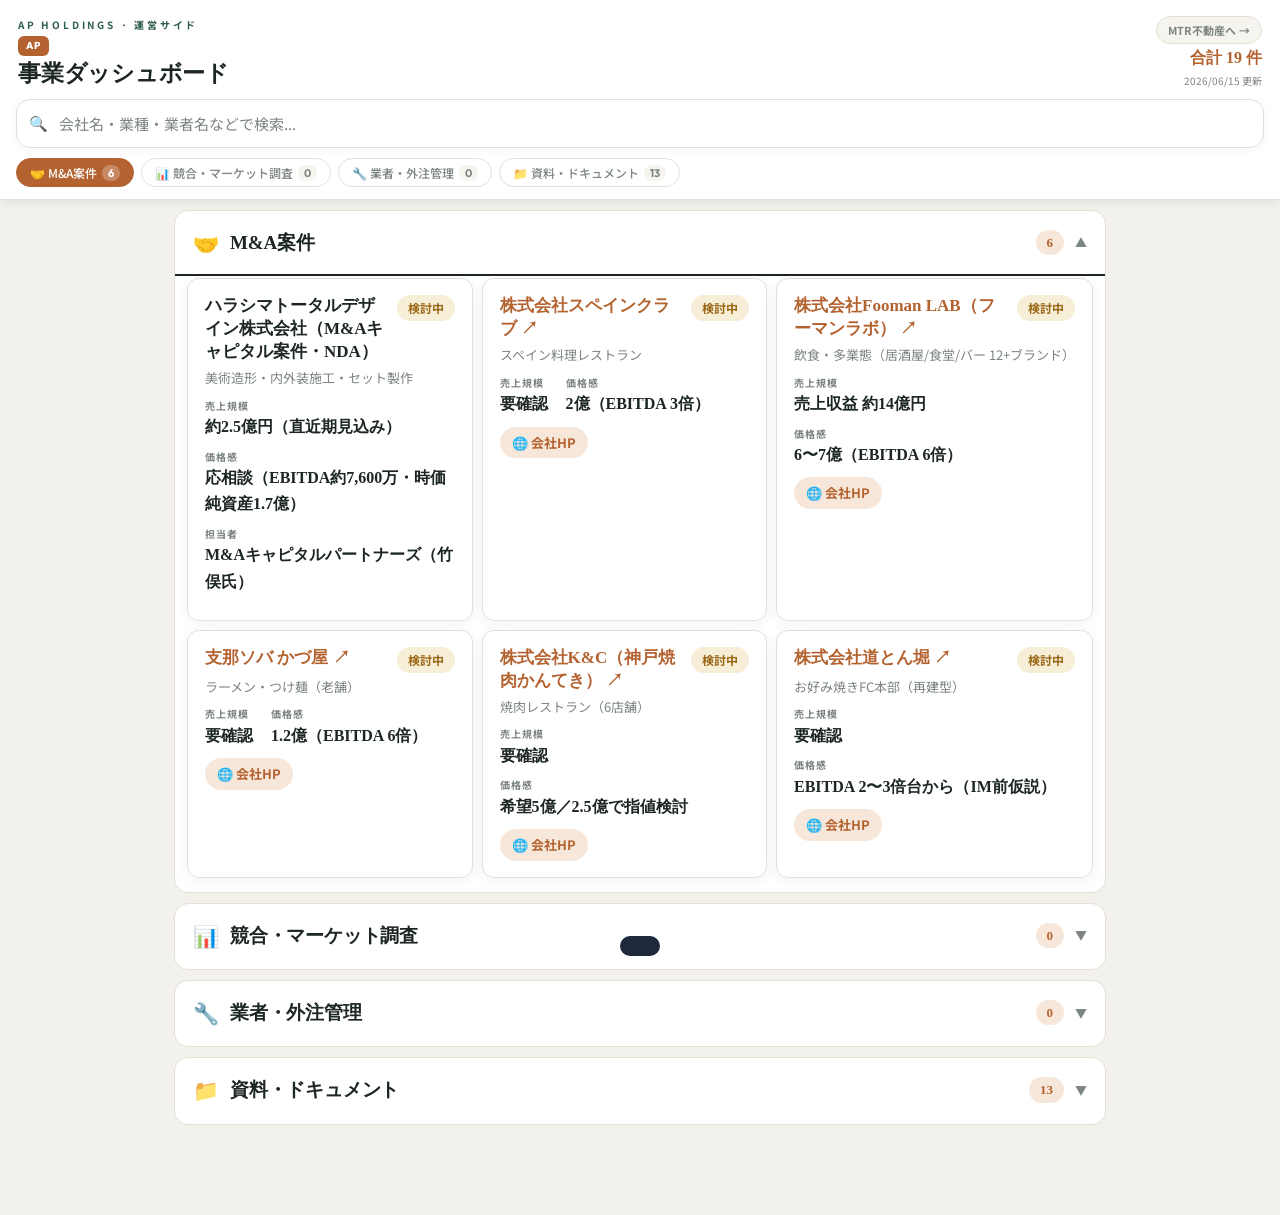
==== dashboard-ap-biz2025.html @ 347cd1a6 "Split dashboard into separate MTR and AP sites - Extract shared engine to dashboard-core.js and styl" ====
<!DOCTYPE html>
<html lang="ja">
<head>
  <meta charset="UTF-8">
  <meta name="viewport" content="width=device-width, initial-scale=1.0, maximum-scale=1.0">
  <title>AP 事業ダッシュボード — AP Holdings</title>
  <link rel="preconnect" href="https://fonts.googleapis.com">
  <link rel="preconnect" href="https://fonts.gstatic.com" crossorigin>
  <link href="https://fonts.googleapis.com/css2?family=Noto+Sans+JP:wght@400;500;700;900&family=Outfit:wght@400;600;800&display=swap" rel="stylesheet">
  <link rel="stylesheet" href="dashboard-core.css">
  <script src="fuse.min.js"></script>
  <!-- AP テーマ（飲食・運営サイド = テラコッタ） -->
  <style>
    :root {
      --accent:      #b4622f;
      --accent-soft: #f6e7da;
    }
    .logo-sub { color: #2f5d50; }
  </style>
</head>
<body>

  <header>
    <div class="header-top">
      <div class="logo-wrap">
        <span class="site-tag">AP</span>
        <span class="logo-text">事業ダッシュボード</span>
        <span class="logo-sub">AP Holdings · 運営サイド</span>
      </div>
      <div class="header-right">
        <a class="site-switch" href="dashboard-mtr-biz2025.html">MTR不動産へ →</a>
        <span class="total-count" id="total-count">読み込み中...</span>
        <span class="last-update" id="last-update"></span>
      </div>
    </div>
    <div class="search-wrap">
      <div class="search-box">
        <span class="search-icon">🔍</span>
        <input type="search" id="search-input"
               placeholder="会社名・業種・業者名などで検索..."
               autocomplete="off" spellcheck="false">
        <button id="search-clear" class="hidden" aria-label="検索をクリア">✕</button>
      </div>
    </div>
    <div class="cat-tabs" id="cat-tabs"></div>
  </header>

  <main>
    <div class="sample-banner" id="sample-banner" style="display:none"></div>
    <div id="categories-view"></div>
    <div id="search-view">
      <div class="search-hd" id="search-hd"></div>
      <div id="search-results"></div>
    </div>
  </main>

  <div class="modal-backdrop" id="modal-backdrop" onclick="closeModal()"></div>
  <div class="modal-panel" id="modal-panel">
    <div class="modal-sticky-top">
      <div class="modal-handle"></div>
      <button class="modal-close-btn" onclick="closeModal()">✕</button>
    </div>
    <div id="modal-body"></div>
  </div>

  <div id="loading">
    <div class="spinner"></div>
    <p>データを読み込んでいます...</p>
  </div>
  <div class="toast" id="toast"></div>

  <!-- 共通データ（source of truth） -->
  <script src="data-biz2025.js"></script>

  <!-- このサイトのカテゴリ定義（AP = 飲食・運営サイド） -->
  <script>
  window.SITE_CATEGORIES = [
    {
      id: "ma",
      name: "M&A案件",
      icon: "🤝",
      titleColumn: "会社名",
      subtitleColumn: "業種",
      statusColumn: "ステータス",
      titleLinkColumn: "会社URL",
      cardFields: [
        { label: "売上規模", column: "売上規模" },
        { label: "価格感",   column: "価格感" },
        { label: "担当者",   column: "担当者" },
      ],
      linkDefs: [
        { column: "会社URL", label: "会社HP", icon: "🌐" },
        { column: "資料URL", label: "資料",   icon: "📄" },
      ],
    },
    {
      id: "competitor",
      name: "競合・マーケット調査",
      icon: "📊",
      titleColumn: "エリア",
      subtitleColumn: "調査日",
      statusColumn: "",
      titleLinkColumn: "",
      cardFields: [
        { label: "競合物件名", column: "競合物件名" },
        { label: "平均単価",   column: "平均単価" },
        { label: "稼働率目安", column: "稼働率目安" },
      ],
      linkDefs: [
        { column: "参考URL", label: "参考リンク", icon: "🔗" },
      ],
    },
    {
      id: "vendors",
      name: "業者・外注管理",
      icon: "🔧",
      titleColumn: "会社名",
      subtitleColumn: "業種",
      statusColumn: "評価",
      titleLinkColumn: "",
      cardFields: [
        { label: "担当者",   column: "担当者" },
        { label: "単価目安", column: "単価目安" },
        { label: "連絡先",   column: "連絡先" },
      ],
      linkDefs: [],
    },
    {
      id: "docs",
      name: "資料・ドキュメント",
      icon: "📁",
      titleColumn: "資料名",
      subtitleColumn: "種別",
      statusColumn: "",
      titleLinkColumn: "ファイルURL",
      cardFields: [
        { label: "更新日", column: "更新日" },
        { label: "関連",   column: "関連" },
      ],
      linkDefs: [
        { column: "ファイルURL", label: "資料を開く", icon: "📄" },
      ],
    }
  ];
  </script>

  <!-- 共通エンジン -->
  <script src="dashboard-core.js"></script>
</body>
</html>
---- dashboard-core.css ----
*, *::before, *::after { box-sizing: border-box; margin: 0; padding: 0; }

    :root {
      --bg:          #f3f1ec;
      --surface:     #ffffff;
      --surface-2:   #f6f4ee;
      --border:      #e4e0d6;
      --text:        #1c2622;
      --text-muted:  #7c8580;
      --accent:      #2f5d50;
      --accent-soft: #e7efe9;
      --terra:       #b4622f;
      --green:       #2f5d50;
      --green-soft:  #e0ede6;
      --amber:       #9a6a18;
      --amber-soft:  #f7eed8;
      --red:         #b13b2b;
      --red-soft:    #f6e3df;
      --gray-soft:   #efece4;
      --gray-text:   #7c8580;
      --radius:      14px;
      --radius-sm:   12px;
      --font:        'Noto Sans JP', sans-serif;
      --font-disp:   'Outfit', sans-serif;
      --font-serif:  Georgia, 'Times New Roman', "Hiragino Mincho ProN", "Yu Mincho", "YuMincho", serif;
    }

    body {
      font-family: var(--font);
      background: var(--bg);
      color: var(--text);
      font-size: 15px;
      line-height: 1.65;
      min-height: 100dvh;
      -webkit-font-smoothing: antialiased;
    }

    /* ── HEADER ── */
    header {
      position: sticky;
      top: 0;
      z-index: 100;
      background: var(--surface);
      border-bottom: 1px solid var(--border);
      box-shadow: 0 2px 10px rgba(0,0,0,0.07);
    }

    .header-top {
      display: flex;
      align-items: center;
      justify-content: space-between;
      padding: 16px 18px 10px;
      gap: 12px;
    }

    .logo-wrap { display: flex; flex-direction: column; gap: 2px; }

    .logo-sub {
      font-size: 10px;
      color: var(--terra);
      font-weight: 700;
      letter-spacing: 0.28em;
      text-transform: uppercase;
      order: -1;
    }

    .logo-text {
      font-family: var(--font-serif);
      font-weight: 700;
      font-size: 23px;
      color: var(--text);
      line-height: 1.15;
      letter-spacing: -0.01em;
    }

    .header-right {
      display: flex;
      flex-direction: column;
      align-items: flex-end;
      gap: 1px;
      flex-shrink: 0;
    }

    .total-count {
      font-family: var(--font-serif);
      font-weight: 700;
      font-size: 16px;
      color: var(--accent);
    }

    .last-update {
      font-size: 10px;
      color: var(--text-muted);
    }

    /* ── SEARCH ── */
    .search-wrap {
      padding: 0 16px 10px;
    }

    .search-box {
      position: relative;
      display: flex;
      align-items: center;
    }

    .search-icon {
      position: absolute;
      left: 13px;
      font-size: 15px;
      pointer-events: none;
      z-index: 1;
    }

    #search-input {
      width: 100%;
      padding: 13px 38px 13px 42px;
      border: 1.5px solid var(--border);
      border-radius: 14px;
      font-family: var(--font);
      font-size: 15px;
      background: var(--surface);
      color: var(--text);
      outline: none;
      box-shadow: 0 2px 10px rgba(40,40,30,0.04);
      transition: border-color 0.15s, box-shadow 0.15s, background 0.15s;
      -webkit-appearance: none;
    }

    #search-input::placeholder { color: var(--text-muted); }

    #search-input:focus {
      border-color: var(--accent);
      box-shadow: 0 0 0 3px rgba(47,93,80,0.12);
      background: var(--surface);
    }

    #search-clear {
      position: absolute;
      right: 10px;
      background: var(--text-muted);
      color: #fff;
      border: none;
      width: 20px;
      height: 20px;
      border-radius: 50%;
      font-size: 11px;
      cursor: pointer;
      display: flex;
      align-items: center;
      justify-content: center;
    }

    #search-clear.hidden { display: none; }

    /* ── CATEGORY TABS ── */
    .cat-tabs {
      display: flex;
      gap: 7px;
      overflow-x: auto;
      padding: 0 16px 12px;
      scrollbar-width: none;
      -ms-overflow-style: none;
    }

    .cat-tabs::-webkit-scrollbar { display: none; }

    .cat-tab {
      flex-shrink: 0;
      display: flex;
      align-items: center;
      gap: 5px;
      padding: 5px 13px;
      border-radius: 999px;
      border: 1.5px solid var(--border);
      background: var(--surface);
      font-family: var(--font);
      font-size: 12px;
      font-weight: 500;
      color: var(--text-muted);
      cursor: pointer;
      white-space: nowrap;
      transition: all 0.15s;
    }

    .cat-tab:hover { border-color: var(--accent); color: var(--accent); }

    .cat-tab.active {
      background: var(--accent);
      color: #fff;
      border-color: var(--accent);
    }

    .cat-tab .tab-count {
      font-family: var(--font-disp);
      font-weight: 700;
      font-size: 11px;
      background: rgba(255,255,255,0.25);
      padding: 1px 6px;
      border-radius: 999px;
    }

    .cat-tab:not(.active) .tab-count {
      background: var(--surface-2);
      color: var(--text-muted);
    }

    /* ── MAIN ── */
    main {
      padding: 10px 14px 80px;
      max-width: 960px;
      margin: 0 auto;
    }

    /* ── SAMPLE BANNER ── */
    .sample-banner {
      display: flex;
      align-items: flex-start;
      gap: 10px;
      padding: 12px 16px;
      background: var(--amber-soft);
      border: 1px solid #fde68a;
      border-radius: var(--radius);
      font-size: 13px;
      color: var(--amber);
      margin-bottom: 12px;
      line-height: 1.5;
    }

    .sample-banner strong { font-weight: 700; display: block; margin-bottom: 2px; }

    /* ── ACCORDION ── */
    .cat-section {
      margin-bottom: 10px;
      border: 1px solid var(--border);
      border-radius: var(--radius);
      background: var(--surface);
      overflow: hidden;
    }

    .cat-header {
      display: flex;
      align-items: center;
      gap: 11px;
      padding: 16px 18px;
      cursor: pointer;
      user-select: none;
      border-bottom: 2px solid transparent;
      transition: background 0.1s, border-color 0.15s;
    }

    .cat-section.open .cat-header { border-bottom-color: var(--text); }

    .cat-header:hover { background: var(--surface-2); }

    .cat-icon { font-size: 21px; flex-shrink: 0; line-height: 1; }

    .cat-name {
      font-family: var(--font-serif);
      font-weight: 700;
      font-size: 19px;
      color: var(--text);
      flex: 1;
      letter-spacing: -0.01em;
    }

    .cat-badge {
      font-family: var(--font-serif);
      font-weight: 700;
      font-size: 13px;
      background: var(--accent-soft);
      color: var(--accent);
      padding: 2px 11px;
      border-radius: 999px;
    }

    .cat-chevron {
      color: var(--text-muted);
      font-size: 12px;
      transition: transform 0.22s;
      flex-shrink: 0;
    }

    .cat-section.open .cat-chevron { transform: rotate(180deg); }

    .cat-body { display: none; padding: 2px 12px 14px; }
    .cat-section.open .cat-body { display: block; }

    /* ── CARD GRID ── */
    .cards-grid {
      display: flex;
      flex-direction: column;
      gap: 9px;
    }

    @media (min-width: 580px) {
      .cards-grid { display: grid; grid-template-columns: repeat(2, 1fr); }
    }

    @media (min-width: 860px) {
      .cards-grid { grid-template-columns: repeat(3, 1fr); }
    }

    /* ── CARD ── */
    .card {
      border: 1px solid var(--border);
      border-radius: var(--radius-sm);
      padding: 16px 17px;
      cursor: pointer;
      background: var(--surface);
      box-shadow: 0 3px 14px rgba(40,40,30,0.05);
      transition: box-shadow 0.15s, border-color 0.15s, transform 0.1s;
    }

    .card:hover {
      box-shadow: 0 8px 22px rgba(40,40,30,0.1);
      border-color: #d6d0c2;
      transform: translateY(-1px);
    }

    .card:active { transform: translateY(0); }

    .card-head {
      display: flex;
      align-items: flex-start;
      justify-content: space-between;
      gap: 8px;
      margin-bottom: 3px;
    }

    .card-title {
      font-family: var(--font-serif);
      font-weight: 700;
      font-size: 17px;
      color: var(--text);
      line-height: 1.35;
      flex: 1;
      word-break: break-all;
    }

    .card-title a {
      color: var(--accent);
      text-decoration: none;
    }

    .card-title a:hover { text-decoration: underline; }

    .card-sub {
      font-size: 13px;
      color: var(--text-muted);
      margin-bottom: 9px;
      overflow: hidden;
      text-overflow: ellipsis;
      white-space: nowrap;
    }

    .card-fields {
      display: flex;
      flex-wrap: wrap;
      gap: 8px 18px;
      margin-bottom: 9px;
    }

    .cf-item { display: flex; flex-direction: column; gap: 0; }

    .cf-label {
      font-size: 10px;
      color: var(--text-muted);
      font-weight: 700;
      letter-spacing: 0.1em;
      text-transform: uppercase;
    }

    .cf-val {
      font-family: var(--font-serif);
      font-weight: 700;
      font-size: 16px;
      color: var(--text);
    }

    /* ── STATUS BADGE ── */
    .badge {
      display: inline-flex;
      align-items: center;
      font-size: 12px;
      font-weight: 700;
      padding: 3px 11px;
      border-radius: 999px;
      white-space: nowrap;
      flex-shrink: 0;
    }

    /* ── LINK CHIPS ── */
    .link-chips {
      display: flex;
      flex-wrap: wrap;
      gap: 6px;
      margin-top: 8px;
    }

    .link-chip {
      display: inline-flex;
      align-items: center;
      gap: 5px;
      font-size: 13px;
      font-weight: 700;
      color: var(--accent);
      background: var(--accent-soft);
      padding: 5px 12px;
      border-radius: 999px;
      text-decoration: none;
      transition: background 0.12s;
    }

    .link-chip:hover { background: #d3e3d8; }

    /* ── EMPTY STATE ── */
    .empty-state {
      text-align: center;
      padding: 32px 16px;
      color: var(--text-muted);
      font-size: 13px;
    }

    /* ── SEARCH RESULTS VIEW ── */
    #search-view { display: none; }
    #search-view.active { display: block; }

    .search-result-group { margin-bottom: 20px; }

    .search-group-hd {
      font-size: 11px;
      font-weight: 700;
      color: var(--text-muted);
      letter-spacing: 0.1em;
      text-transform: uppercase;
      padding: 4px 0 8px;
      border-bottom: 1px solid var(--border);
      margin-bottom: 10px;
      display: flex;
      align-items: center;
      gap: 6px;
    }

    .search-hd {
      padding: 12px 0 6px;
      font-size: 13px;
      color: var(--text-muted);
    }

    .no-results {
      text-align: center;
      padding: 60px 20px;
      color: var(--text-muted);
    }

    .no-results-icon { font-size: 44px; margin-bottom: 12px; }

    /* ── MODAL ── */
    .modal-backdrop {
      position: fixed;
      inset: 0;
      background: rgba(0,0,0,0.48);
      z-index: 200;
      opacity: 0;
      pointer-events: none;
      backdrop-filter: blur(3px);
      transition: opacity 0.25s;
    }

    .modal-backdrop.active { opacity: 1; pointer-events: auto; }

    .modal-panel {
      position: fixed;
      z-index: 201;
      background: var(--surface);
      overflow-y: auto;
      bottom: 0;
      left: 0;
      right: 0;
      max-height: 92dvh;
      border-radius: 20px 20px 0 0;
      padding: 0 20px 48px;
      transform: translateY(100%);
      transition: transform 0.3s cubic-bezier(0.32,0.72,0,1);
    }

    .modal-panel.active { transform: translateY(0); }

    @media (min-width: 640px) {
      .modal-panel {
        top: 50%;
        left: 50%;
        right: auto;
        bottom: auto;
        width: min(600px, calc(100vw - 40px));
        max-height: 88dvh;
        border-radius: 16px;
        padding: 0 28px 36px;
        transform: translate(-50%, -46%);
        opacity: 0;
        transition: transform 0.25s cubic-bezier(0.32,0.72,0,1), opacity 0.25s;
      }

      .modal-panel.active {
        transform: translate(-50%, -50%);
        opacity: 1;
      }
    }

    .modal-sticky-top {
      position: sticky;
      top: 0;
      background: var(--surface);
      padding-top: 14px;
      padding-bottom: 10px;
      z-index: 1;
    }

    .modal-handle {
      width: 36px;
      height: 4px;
      background: var(--border);
      border-radius: 999px;
      margin: 0 auto 14px;
    }

    @media (min-width: 640px) { .modal-handle { display: none; } }

    .modal-close-btn {
      position: absolute;
      top: 14px;
      right: 0;
      width: 30px;
      height: 30px;
      border-radius: 50%;
      border: 1.5px solid var(--border);
      background: var(--surface);
      color: var(--text-muted);
      font-size: 14px;
      cursor: pointer;
      display: flex;
      align-items: center;
      justify-content: center;
      transition: background 0.12s;
    }

    .modal-close-btn:hover { background: var(--surface-2); }

    .modal-cat-label {
      font-size: 11px;
      font-weight: 700;
      letter-spacing: 0.1em;
      color: var(--text-muted);
      text-transform: uppercase;
      margin-bottom: 6px;
    }

    .modal-title {
      font-family: var(--font-serif);
      font-weight: 700;
      font-size: 25px;
      color: var(--text);
      line-height: 1.25;
      margin-bottom: 4px;
      word-break: break-all;
    }

    .modal-sub {
      font-size: 15px;
      color: var(--text-muted);
      margin-bottom: 10px;
    }

    .modal-divider { height: 1px; background: var(--border); margin: 14px 0; }

    .modal-fields { display: flex; flex-direction: column; gap: 13px; }

    .mf-item { display: flex; flex-direction: column; gap: 2px; }

    .mf-label {
      font-size: 10px;
      font-weight: 700;
      color: var(--text-muted);
      letter-spacing: 0.08em;
      text-transform: uppercase;
    }

    .mf-val { font-size: 16px; color: var(--text); word-break: break-all; }

    .modal-links {
      display: flex;
      flex-wrap: wrap;
      gap: 8px;
      margin-top: 20px;
    }

    .modal-link-btn {
      display: inline-flex;
      align-items: center;
      gap: 7px;
      font-size: 14px;
      font-weight: 700;
      color: #fff;
      background: var(--accent);
      padding: 10px 20px;
      border-radius: 999px;
      text-decoration: none;
      transition: opacity 0.12s;
    }

    .modal-link-btn:hover { opacity: 0.85; }

    /* ── LOADING ── */
    #loading {
      position: fixed;
      inset: 0;
      background: var(--surface);
      z-index: 300;
      display: flex;
      flex-direction: column;
      align-items: center;
      justify-content: center;
      gap: 16px;
    }

    #loading.hidden { display: none; }

    .spinner {
      width: 40px;
      height: 40px;
      border: 3px solid var(--border);
      border-top-color: var(--accent);
      border-radius: 50%;
      animation: spin 0.75s linear infinite;
    }

    @keyframes spin { to { transform: rotate(360deg); } }

    #loading p { font-size: 14px; color: var(--text-muted); }

    /* ── TOAST ── */
    .toast {
      position: fixed;
      bottom: 24px;
      left: 50%;
      transform: translateX(-50%) translateY(80px);
      background: #1e293b;
      color: #fff;
      padding: 10px 20px;
      border-radius: 999px;
      font-size: 13px;
      z-index: 400;
      transition: transform 0.3s;
      white-space: nowrap;
      max-width: calc(100vw - 40px);
      text-align: center;
    }

    .toast.show { transform: translateX(-50%) translateY(0); }

    /* ── SITE SWITCH (MTR ⇄ AP cross-link) ── */
    .site-switch {
      display: inline-flex;
      align-items: center;
      gap: 5px;
      font-family: var(--font);
      font-size: 11px;
      font-weight: 700;
      color: var(--text-muted);
      background: var(--surface-2);
      border: 1px solid var(--border);
      padding: 4px 11px;
      border-radius: 999px;
      text-decoration: none;
      white-space: nowrap;
      transition: all 0.15s;
    }
    .site-switch:hover { border-color: var(--accent); color: var(--accent); }
    .site-tag {
      display: inline-block;
      font-family: var(--font-disp);
      font-weight: 800;
      font-size: 10px;
      letter-spacing: 0.12em;
      color: #fff;
      background: var(--accent);
      padding: 2px 8px;
      border-radius: 6px;
      margin-bottom: 3px;
      align-self: flex-start;
    }
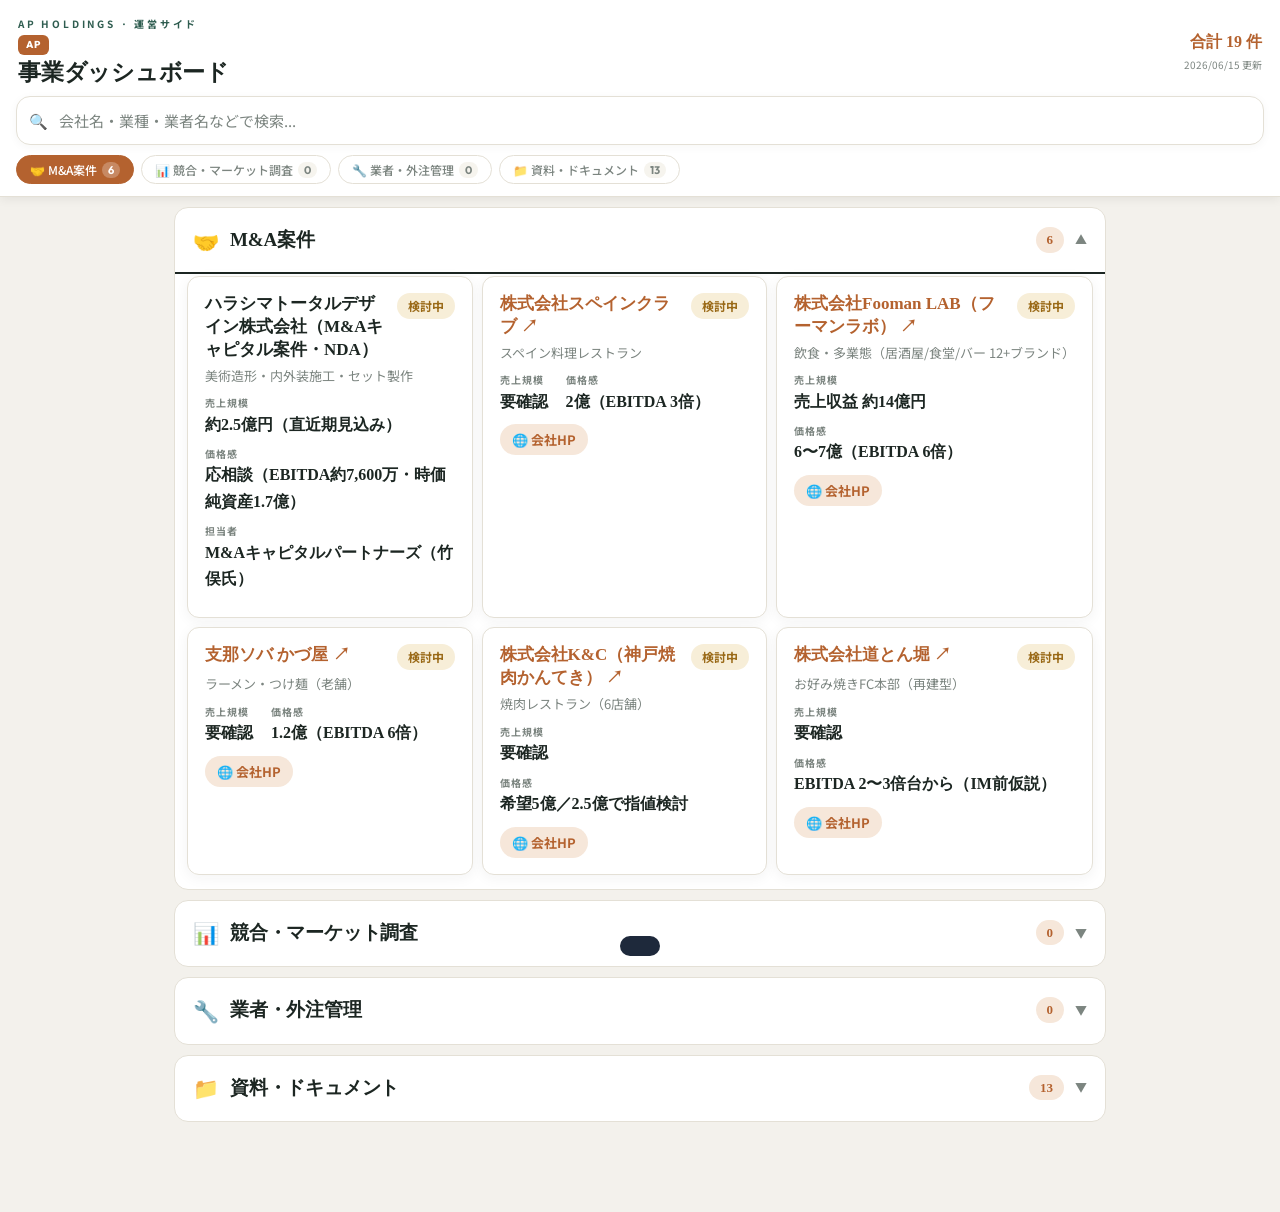
==== commit c5f8c5d0: "Remove AP→MTR cross-link (AP viewers cannot navigate to MTR) MTR side keeps the link to AP; AP side " ====
--- a/dashboard-ap-biz2025.html
+++ b/dashboard-ap-biz2025.html
@@ -28,7 +28,6 @@
         <span class="logo-sub">AP Holdings · 運営サイド</span>
       </div>
       <div class="header-right">
-        <a class="site-switch" href="dashboard-mtr-biz2025.html">MTR不動産へ →</a>
         <span class="total-count" id="total-count">読み込み中...</span>
         <span class="last-update" id="last-update"></span>
       </div>
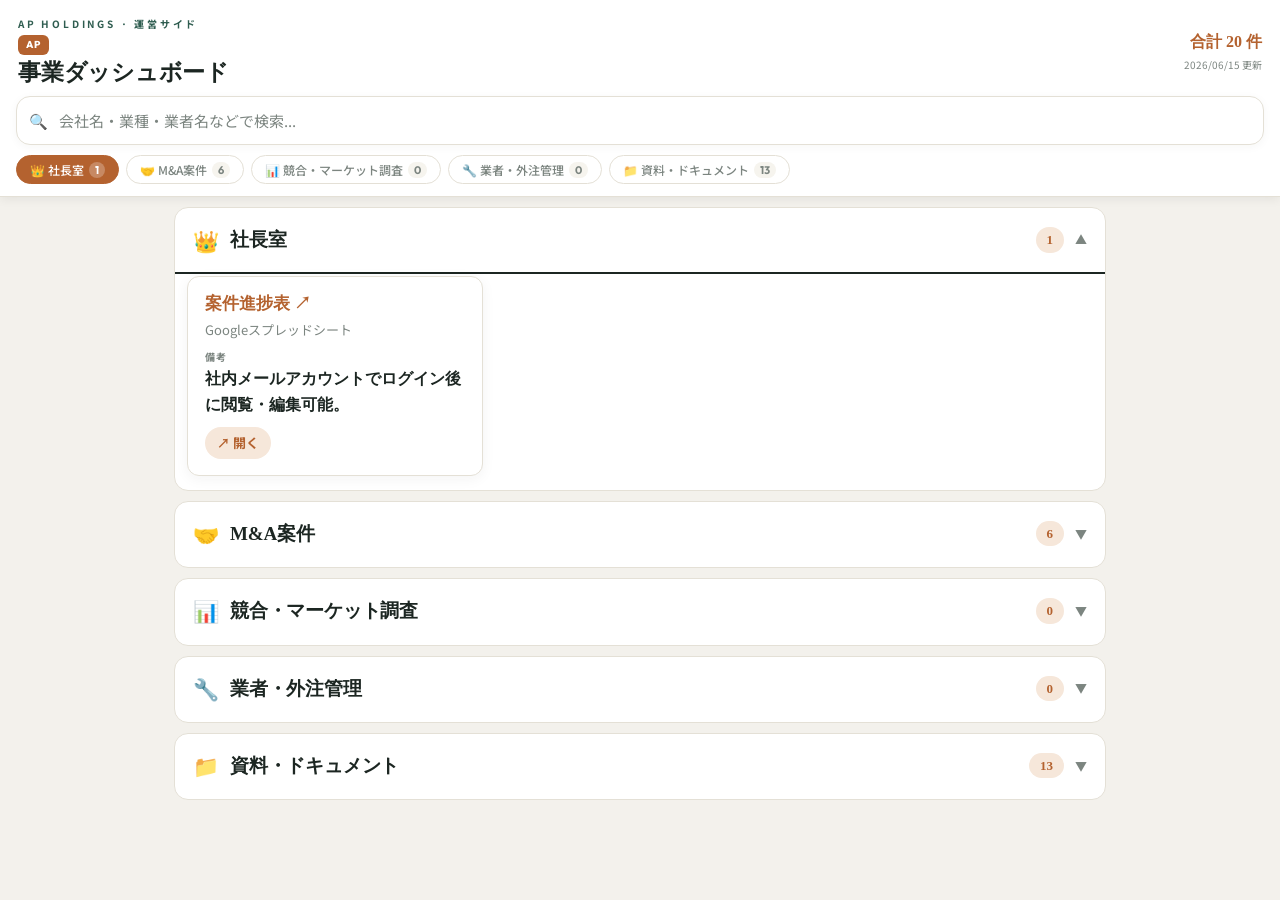
==== commit 734e79ae: "Add 社長室 category to AP dashboard with 案件進捗表 Google Sheets link https://claude.ai/code/session_01G1KS" ====
--- a/dashboard-ap-biz2025.html
+++ b/dashboard-ap-biz2025.html
@@ -75,6 +75,21 @@
   <script>
   window.SITE_CATEGORIES = [
     {
+      id: "shacho",
+      name: "社長室",
+      icon: "👑",
+      titleColumn: "タイトル",
+      subtitleColumn: "種別",
+      statusColumn: "",
+      titleLinkColumn: "URL",
+      cardFields: [
+        { label: "備考", column: "備考" },
+      ],
+      linkDefs: [
+        { column: "URL", label: "開く", icon: "↗" },
+      ],
+    },
+    {
       id: "ma",
       name: "M&A案件",
       icon: "🤝",
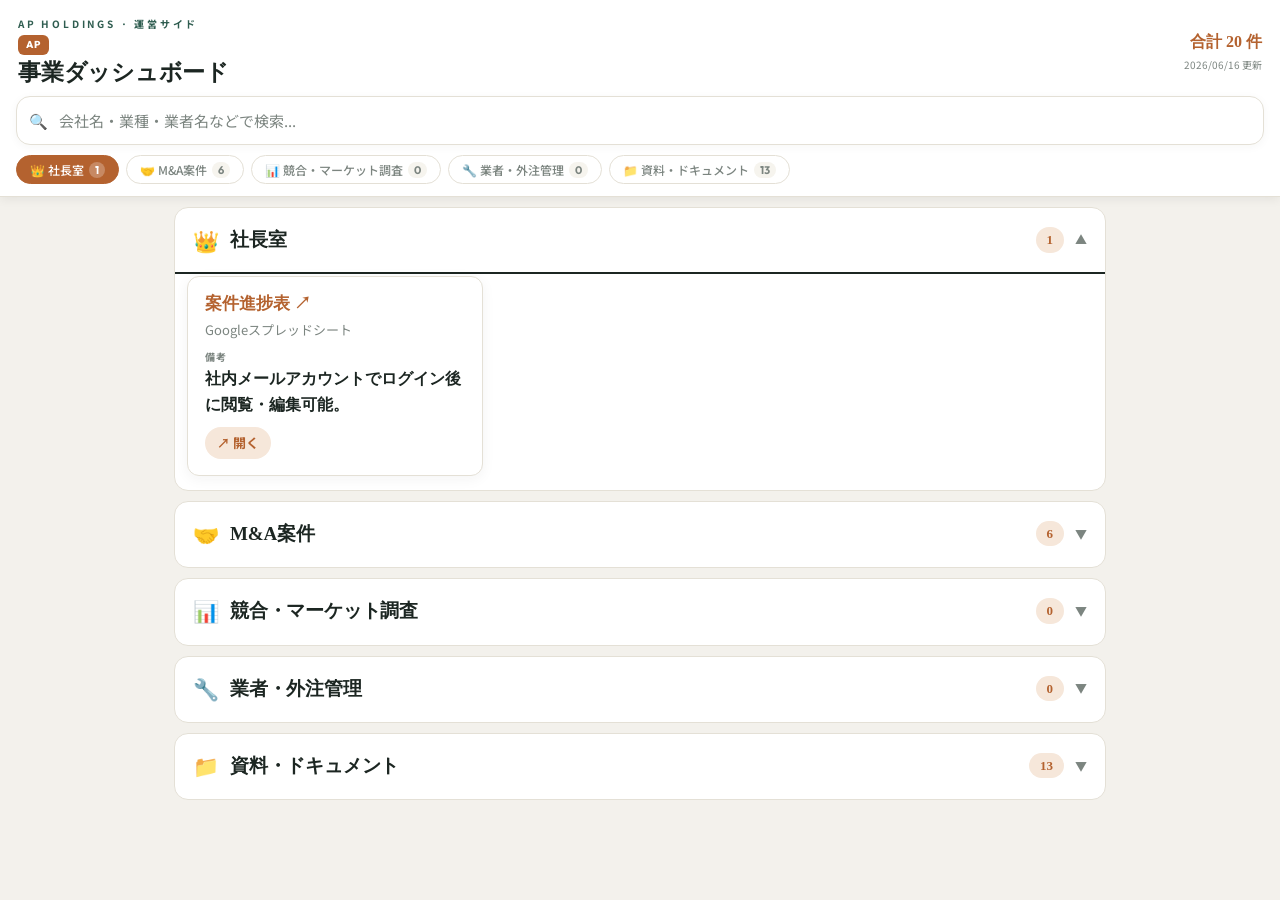
==== commit 7ac3e580: "Split AP data into data-ap2025.js; clean up data-biz2025.js AP固有データ（shacho/ma/competitor/vendors）をda" ====
--- a/dashboard-ap-biz2025.html
+++ b/dashboard-ap-biz2025.html
@@ -70,6 +70,8 @@
 
   <!-- 共通データ（source of truth） -->
   <script src="data-biz2025.js"></script>
+  <!-- AP固有データ（APチームはこちらのみ編集） -->
+  <script src="data-ap2025.js"></script>
 
   <!-- このサイトのカテゴリ定義（AP = 飲食・運営サイド） -->
   <script>
